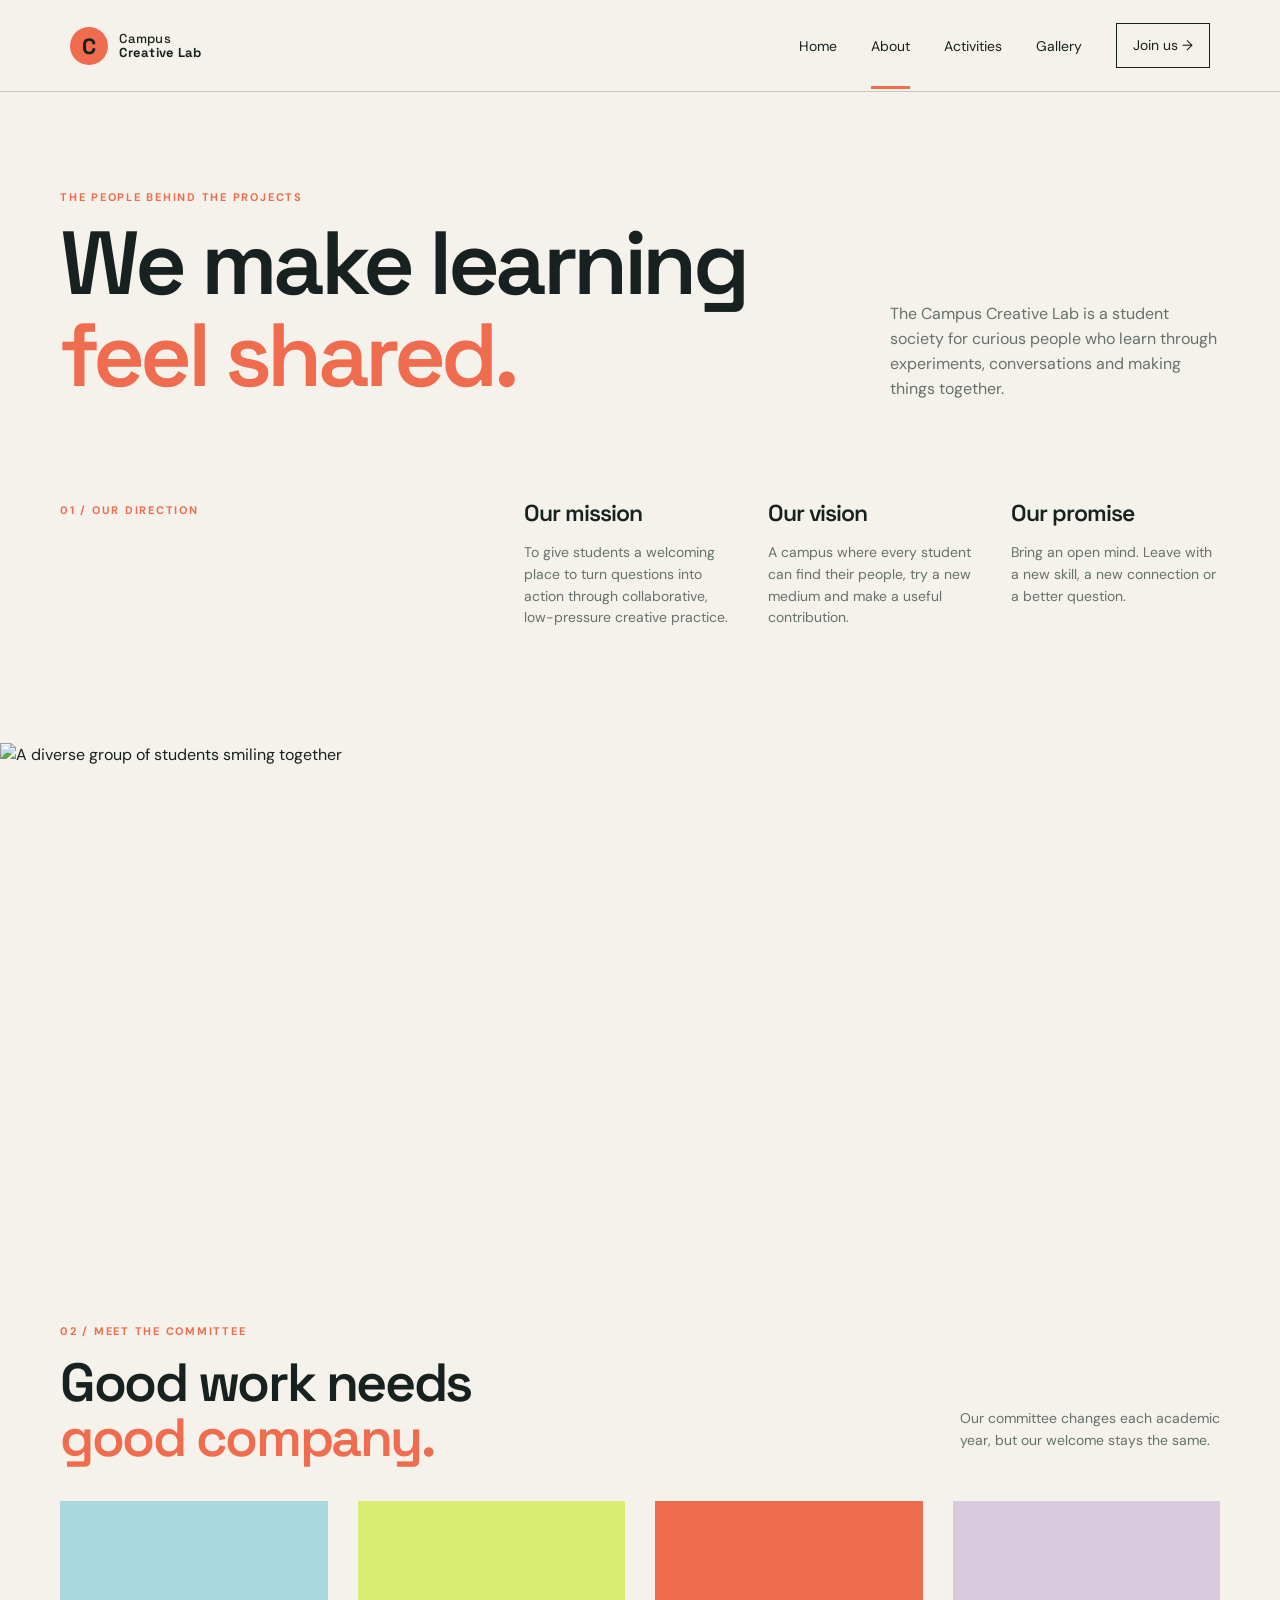
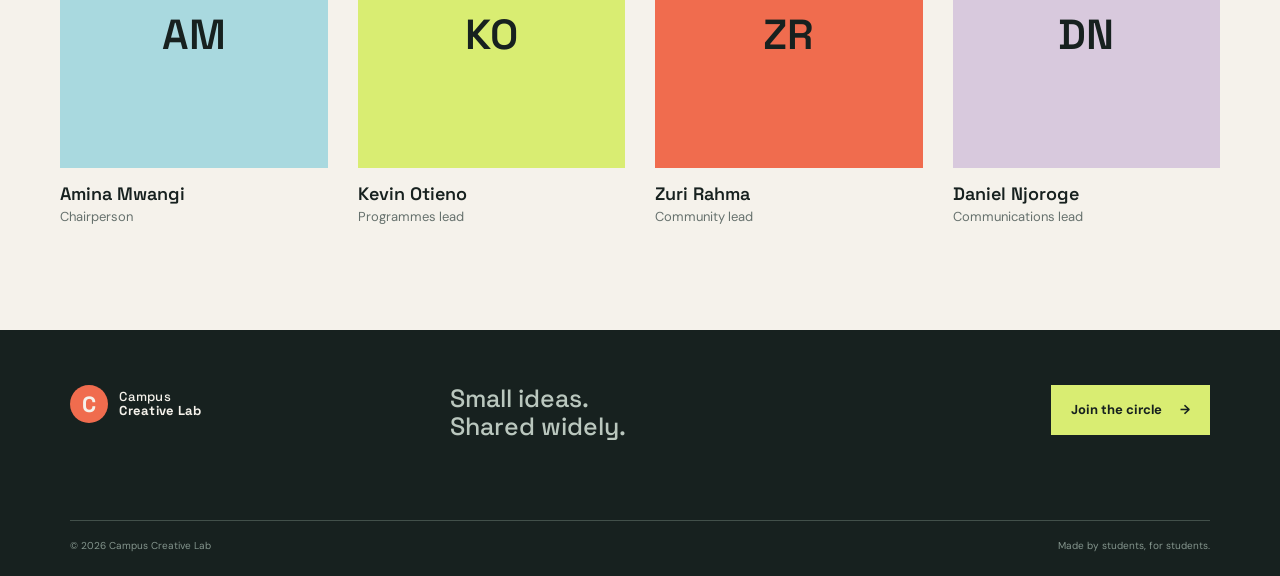
==== about.html @ 830b49f1 "first commit" ====
<!doctype html>
<html lang="en">
<head><meta charset="utf-8"><meta name="viewport" content="width=device-width, initial-scale=1"><meta name="description" content="About the Campus Creative Lab student society"><title>About us | Campus Creative Lab</title><link rel="preconnect" href="https://fonts.googleapis.com"><link rel="preconnect" href="https://fonts.gstatic.com" crossorigin><link href="https://fonts.googleapis.com/css2?family=DM+Sans:wght@400;500;700&family=Space+Grotesk:wght@400;500;600;700&display=swap" rel="stylesheet"><link rel="stylesheet" href="assets/css/styles.css"></head>
<body><header class="site-header"><a class="brand" href="index.html"><span class="brand-mark">C</span><span>Campus<br><strong>Creative Lab</strong></span></a><button class="menu-toggle" id="menuToggle" aria-label="Toggle navigation" aria-expanded="false"><span></span><span></span></button><nav class="site-nav" id="siteNav"><a href="index.html">Home</a><a class="active" href="about.html">About</a><a href="activities.html">Activities</a><a href="gallery.html">Gallery</a><a class="nav-join" href="join.html">Join us <span aria-hidden="true">&rarr;</span></a></nav></header><main><section class="page-hero container"><div><p class="eyebrow">The people behind the projects</p><h1>We make learning<br><em>feel shared.</em></h1></div><p class="page-lede">The Campus Creative Lab is a student society for curious people who learn through experiments, conversations and making things together.</p></section><section class="split-section container"><div class="section-label">01 / Our direction</div><div class="values-grid"><div><h2>Our mission</h2><p>To give students a welcoming place to turn questions into action through collaborative, low-pressure creative practice.</p></div><div><h2>Our vision</h2><p>A campus where every student can find their people, try a new medium and make a useful contribution.</p></div><div><h2>Our promise</h2><p>Bring an open mind. Leave with a new skill, a new connection or a better question.</p></div></div></section><section class="image-break"><img src="https://images.unsplash.com/photo-1521737711867-e3b97375f902?auto=format&fit=crop&w=1800&q=85" alt="A diverse group of students smiling together"></section><section class="container committee-section"><div class="section-heading"><div><div class="section-label">02 / Meet the committee</div><h2>Good work needs<br><em>good company.</em></h2></div><p>Our committee changes each academic year, but our welcome stays the same.</p></div><div class="committee-grid"><article><div class="avatar avatar-1">AM</div><h3>Amina Mwangi</h3><p>Chairperson</p></article><article><div class="avatar avatar-2">KO</div><h3>Kevin Otieno</h3><p>Programmes lead</p></article><article><div class="avatar avatar-3">ZR</div><h3>Zuri Rahma</h3><p>Community lead</p></article><article><div class="avatar avatar-4">DN</div><h3>Daniel Njoroge</h3><p>Communications lead</p></article></div></section></main><footer class="site-footer"><div class="footer-main"><a class="brand footer-brand" href="index.html"><span class="brand-mark">C</span><span>Campus<br><strong>Creative Lab</strong></span></a><p>Small ideas.<br>Shared widely.</p><a class="button button-light" href="join.html">Join the circle <span aria-hidden="true">&rarr;</span></a></div><div class="footer-bottom"><span>&copy; <span id="year">2026</span> Campus Creative Lab</span><span>Made by students, for students.</span></div></footer><script src="assets/js/script.js"></script></body></html>
---- assets/css/styles.css ----
:root{--ink:#17211f;--paper:#f5f2eb;--coral:#f06c4e;--lime:#d9ed72;--blue:#a9d9df;--line:#c9c8bf;--muted:#66716d;--display:'Space Grotesk',sans-serif;--body:'DM Sans',sans-serif}*{box-sizing:border-box}html{scroll-behavior:smooth}body{margin:0;background:var(--paper);color:var(--ink);font-family:var(--body);line-height:1.55}a{color:inherit;text-decoration:none}img{display:block;width:100%;object-fit:cover}button,input,select,textarea{font:inherit}.container{width:min(1160px,calc(100% - 80px));margin:auto}.site-header{height:92px;display:flex;align-items:center;justify-content:space-between;padding:0 5.5%;border-bottom:1px solid var(--line);position:relative;z-index:3}.brand{display:flex;align-items:center;gap:11px;font:500 13px/1.05 var(--display);letter-spacing:.02em}.brand strong{font-weight:700}.brand-mark{width:38px;height:38px;border-radius:50%;display:grid;place-items:center;background:var(--coral);font:700 22px var(--display)}.site-nav{display:flex;align-items:center;gap:34px;font-size:14px}.site-nav>a{padding:34px 0 29px;border-bottom:3px solid transparent}.site-nav>a:hover,.site-nav>a.active{border-color:var(--coral)}.site-nav .nav-join{padding:11px 16px;border:1px solid var(--ink);border-bottom-width:1px}.site-nav .nav-join:hover,.site-nav .nav-join.active{background:var(--ink);color:var(--paper)}.menu-toggle{display:none;background:0;border:0}.hero{width:min(1320px,90%);margin:72px auto 100px;display:grid;grid-template-columns:1fr 1fr;gap:10%;align-items:center}.eyebrow,.section-label{font-size:11px;text-transform:uppercase;letter-spacing:.16em;font-weight:700;color:var(--coral)}h1,h2,h3{font-family:var(--display);line-height:1.03;margin:0;font-weight:600}h1{font-size:clamp(52px,7vw,94px);letter-spacing:-.05em}h2{font-size:clamp(36px,4.2vw,62px);letter-spacing:-.045em}h3{font-size:25px}em{font-style:normal;color:var(--coral)}.hero-text{max-width:440px;color:var(--muted);font-size:17px;margin:28px 0}.button{display:inline-flex;align-items:center;gap:18px;padding:14px 19px;font-size:13px;font-weight:700;border:1px solid transparent;transition:transform .2s,background .2s}.button:hover{transform:translateY(-3px)}.button-primary{background:var(--coral);color:var(--ink)}.button-primary:hover{background:#ff815f}.button-light{background:var(--lime);color:var(--ink)}.button-row{display:flex;align-items:center;gap:26px}.text-link{font-size:13px;font-weight:700;border-bottom:1px solid currentColor;padding-bottom:3px}.hero-art{position:relative}.hero-art img{height:560px;filter:saturate(.8)}.floating-note{position:absolute;bottom:24px;left:-31px;background:var(--lime);padding:15px 20px;display:flex;align-items:center;gap:10px;font-size:12px;line-height:1.3;box-shadow:5px 5px 0 var(--ink)}.note-dot{width:9px;height:9px;background:var(--coral);border-radius:50%}.intro-band{background:var(--blue);padding:72px 8%;display:grid;grid-template-columns:1fr 2fr;gap:9%}.intro-grid{display:grid;grid-template-columns:1fr 1fr;gap:12%}.intro-grid p{margin:0;max-width:390px;color:#344b4d}.feature-section{padding:110px 0}.section-heading{display:flex;justify-content:space-between;align-items:end;margin-bottom:35px}.section-heading h2{margin-top:15px}.feature-grid{display:grid;grid-template-columns:1.5fr 1fr;gap:20px}.feature-card{min-height:420px;position:relative;overflow:hidden}.feature-card-large img{height:100%}.feature-overlay{position:absolute;left:28px;bottom:27px;color:var(--paper);max-width:330px}.feature-overlay h3{font-size:38px;margin:10px 0 6px}.feature-overlay p{margin:0}.feature-card-small{padding:34px;background:var(--coral);display:flex;flex-direction:column;justify-content:space-between}.feature-card-small h3{font-size:34px;margin:17px 0 8px}.feature-card-small p{max-width:270px}.feature-number{font:600 74px var(--display);letter-spacing:-.08em}.tag{display:inline-block;font-size:10px;font-weight:700;text-transform:uppercase;letter-spacing:.13em;padding:7px 10px;background:var(--lime);color:var(--ink)}.tag-dark{background:var(--ink);color:var(--paper)}.light-link{display:inline-block;margin-top:25px}.quote-section{background:var(--ink);color:var(--paper);padding:100px 10%;text-align:center}.big-quote{font:500 clamp(29px,4vw,55px)/1.1 var(--display);max-width:850px;margin:0 auto 25px;letter-spacing:-.04em}.quote-byline{font-size:12px;color:#bac7be}.page-hero{padding:86px 0 100px;display:flex;justify-content:space-between;align-items:end}.page-hero.compact{padding-bottom:74px}.page-lede{max-width:330px;color:var(--muted);margin:0;font-size:16px}.split-section{display:grid;grid-template-columns:1fr 2fr;gap:10%;padding-bottom:100px}.values-grid{display:grid;grid-template-columns:repeat(3,1fr);gap:35px}.values-grid h2{font-size:23px;margin-bottom:17px}.values-grid p{color:var(--muted);font-size:14px}.image-break{width:100%;height:480px}.image-break img{height:100%}.committee-section{padding:100px 0}.committee-section .section-heading p{max-width:260px;color:var(--muted);font-size:14px}.committee-grid{display:grid;grid-template-columns:repeat(4,1fr);gap:30px}.avatar{aspect-ratio:1;background:var(--blue);display:grid;place-items:center;font:600 42px var(--display);margin-bottom:17px}.avatar-2{background:var(--lime)}.avatar-3{background:var(--coral)}.avatar-4{background:#d8c9dd}.committee-grid h3{font-size:18px}.committee-grid p{font-size:13px;color:var(--muted);margin:3px 0}.events-section{padding-bottom:110px}.filter-button{background:transparent;border:0;border-bottom:1px solid var(--ink);font-weight:700;padding:4px 0;cursor:pointer}.event-list{border-top:1px solid var(--ink)}.event-item{display:grid;grid-template-columns:150px 1fr 200px;gap:30px;align-items:center;padding:25px 0;border-bottom:1px solid var(--line)}.event-date{font:600 19px var(--display)}.event-type{color:var(--coral);font-size:11px;text-transform:uppercase;letter-spacing:.12em;font-weight:700}.event-item h3{font-size:25px;margin:5px 0}.event-item p{font-size:13px;color:var(--muted);margin:0}.event-action{text-align:right}.event-action a{font-size:12px;font-weight:700;border-bottom:1px solid var(--ink)}.highlight-band{background:var(--coral);padding:75px 0}.highlight-grid{display:grid;grid-template-columns:1fr 1fr 180px;gap:8%;align-items:end}.highlight-grid h2{margin-top:18px}.highlight-grid p{max-width:360px;margin:0}.gallery-section{padding-bottom:120px}.gallery-grid{display:grid;grid-template-columns:1.1fr 1fr 1fr;grid-auto-rows:285px;gap:18px}.gallery-item{margin:0;position:relative;overflow:hidden}.gallery-item img{height:100%;transition:transform .5s}.gallery-item:hover img{transform:scale(1.04)}.gallery-item figcaption{position:absolute;bottom:0;left:0;background:var(--paper);font-size:11px;padding:8px 12px}.gallery-tall{grid-row:span 2}.gallery-wide{grid-column:span 2}.contact-section{display:grid;grid-template-columns:1fr 1fr;gap:14%;padding-bottom:120px}.contact-aside h2{margin:18px 0 27px}.contact-aside>p{color:var(--muted);max-width:350px}.contact-aside dl{margin-top:55px}.contact-aside dt{font-size:10px;text-transform:uppercase;letter-spacing:.12em;color:var(--coral);font-weight:700}.contact-aside dd{margin:3px 0 20px;font-size:14px}.join-form{border-top:1px solid var(--ink)}.form-row{padding:20px 0 5px;border-bottom:1px solid var(--line)}.form-row label{display:block;font-size:12px;font-weight:700;margin-bottom:8px}.form-row label span{color:var(--coral)}input,select,textarea{width:100%;border:0;background:transparent;color:var(--ink);outline:0;resize:vertical;font-size:15px}select{cursor:pointer}.error-message{display:block;color:#bd3b2e;font-size:11px;min-height:16px}.checkbox-label{display:flex;align-items:center;gap:10px;font-size:12px;margin:23px 0}.checkbox-label input{width:auto;accent-color:var(--coral)}.join-form .button{margin-top:10px}.form-status{font-size:12px;color:var(--coral);min-height:18px}.response-section{text-align:center;padding:130px 0 170px}.response-mark{display:grid;place-items:center;width:62px;height:62px;border-radius:50%;background:var(--lime);font:700 31px var(--display);margin:0 auto 28px}.response-section h1{margin:15px 0 24px}.response-copy{max-width:430px;margin:0 auto 30px;color:var(--muted)}.site-footer{background:var(--ink);color:var(--paper);padding:55px 5.5% 22px}.footer-main{display:grid;grid-template-columns:1fr 1fr 1fr;align-items:start;padding-bottom:80px}.footer-main>p{margin:0;color:#bac7be;font:500 25px/1.1 var(--display)}.footer-main .button{justify-self:end}.footer-bottom{border-top:1px solid #42504a;padding-top:17px;display:flex;justify-content:space-between;font-size:10px;color:#84958d}.reveal{animation:rise .8s both}.delay-1{animation-delay:.15s}@keyframes rise{from{opacity:0;transform:translateY(20px)}to{opacity:1;transform:none}}@media(max-width:750px){.container{width:calc(100% - 40px)}.site-header{height:75px;padding:0 20px}.menu-toggle{display:flex;flex-direction:column;gap:5px}.menu-toggle span{width:22px;height:2px;background:var(--ink)}.site-nav{display:none;position:absolute;top:75px;left:0;right:0;background:var(--paper);padding:12px 20px 22px;flex-direction:column;align-items:stretch;gap:0;border-bottom:1px solid var(--line)}.site-nav.open{display:flex}.site-nav>a{padding:13px 0}.site-nav .nav-join{padding:12px}.hero{width:calc(100% - 40px);grid-template-columns:1fr;gap:44px;margin:50px auto 70px}.hero-art img{height:350px}.floating-note{left:12px}.intro-band{padding:55px 20px;display:block}.intro-grid{display:block}.intro-grid h2{margin:17px 0 25px}.feature-section{padding:70px 0}.section-heading{align-items:start;gap:20px;flex-direction:column}.feature-grid{grid-template-columns:1fr}.feature-card{min-height:340px}.feature-card-small{min-height:310px}.quote-section{padding:70px 25px}.page-hero{padding:58px 0 65px;display:block}.page-lede{margin-top:28px}.split-section,.contact-section{display:block;padding-bottom:70px}.values-grid{grid-template-columns:1fr;gap:25px;margin-top:30px}.image-break{height:270px}.committee-section{padding:70px 0}.committee-grid{grid-template-columns:1fr 1fr;gap:28px 15px}.event-item{grid-template-columns:82px 1fr;gap:15px}.event-action{grid-column:2;text-align:left}.highlight-grid{display:block}.highlight-grid p{margin:30px 0}.gallery-section{padding-bottom:70px}.gallery-grid{grid-template-columns:1fr 1fr;grid-auto-rows:190px;gap:10px}.gallery-tall{grid-row:span 2}.gallery-wide{grid-column:span 2}.contact-aside{margin-bottom:55px}.footer-main{display:block;padding-bottom:50px}.footer-main>p{margin:35px 0}.footer-main .button{justify-self:auto}.footer-bottom{display:block}.footer-bottom span{display:block;margin-top:8px}}
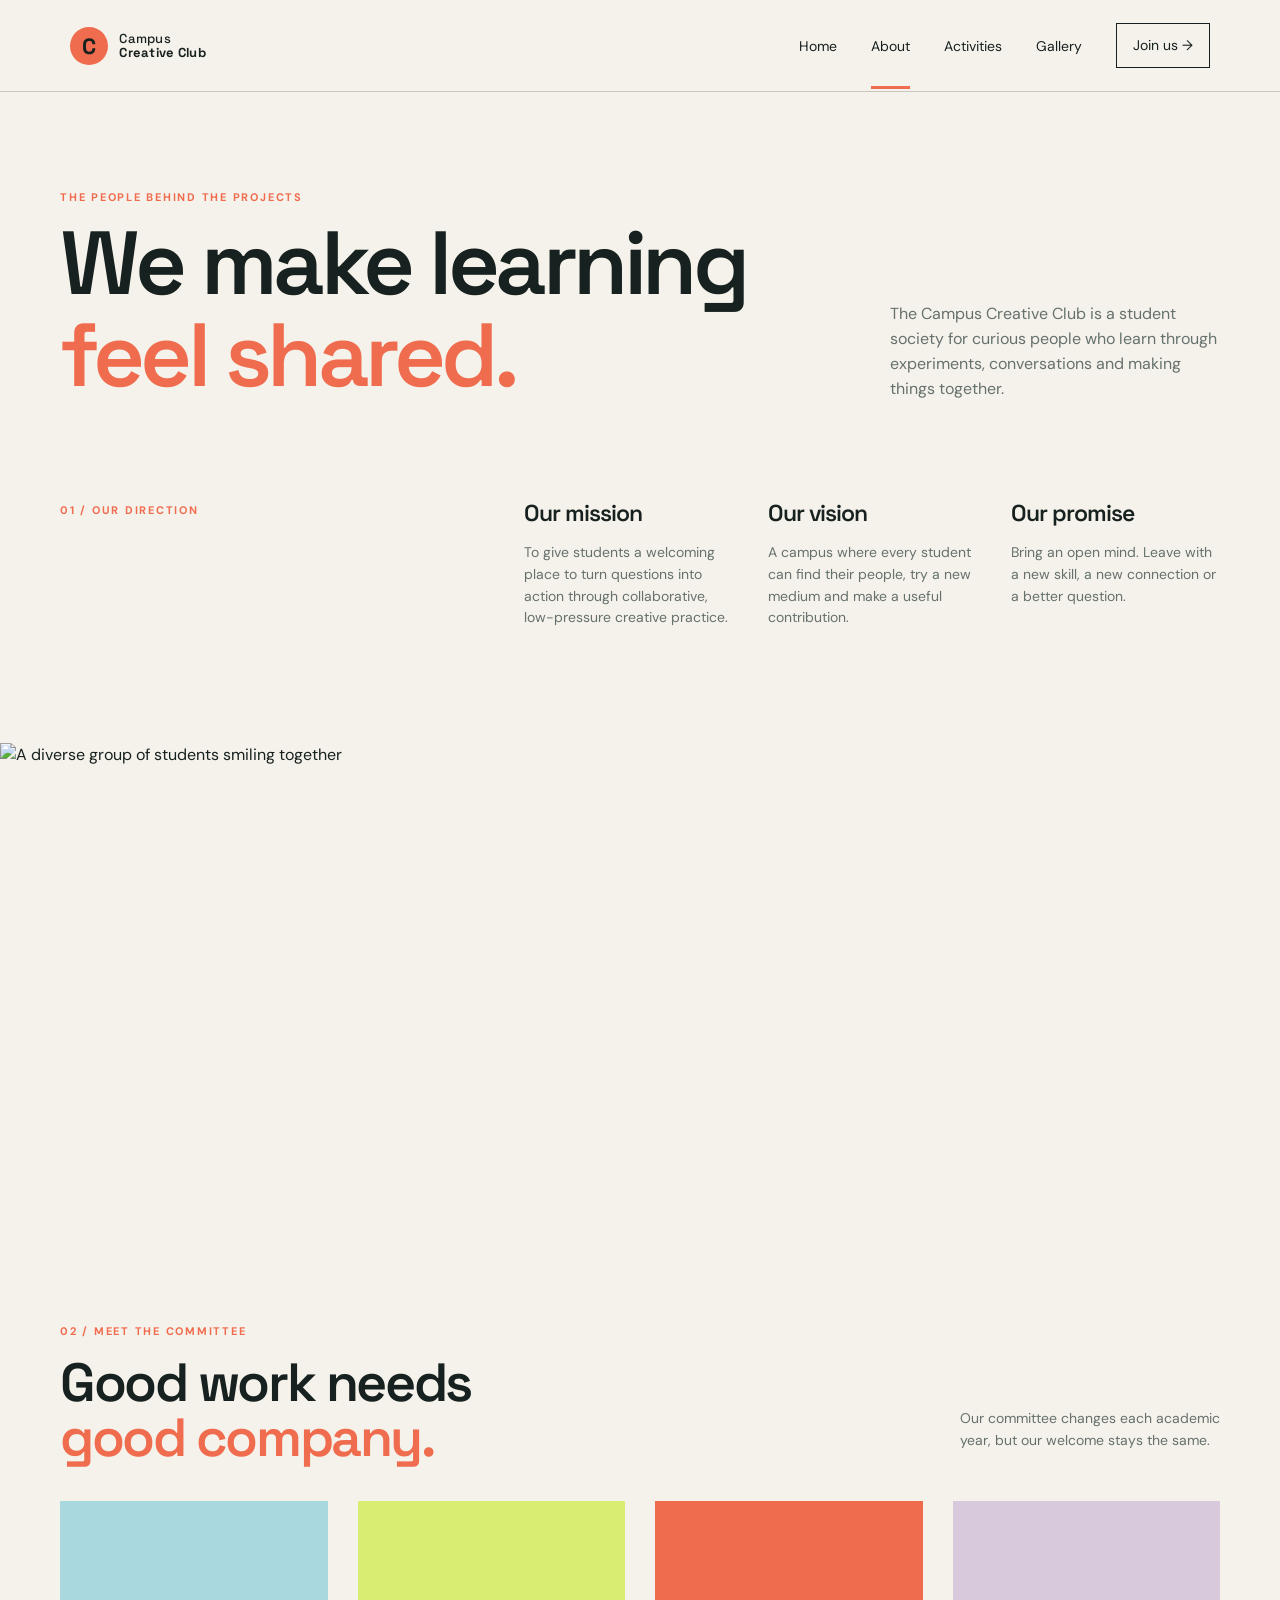
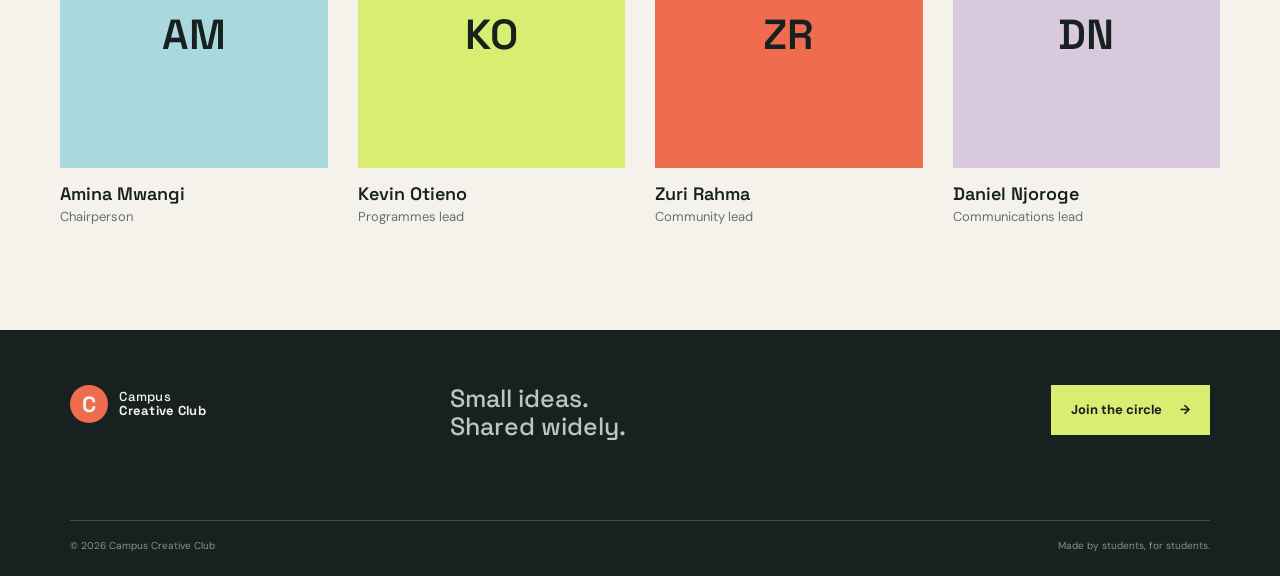
==== commit 2929edb7: "Name Change" ====
--- a/about.html
+++ b/about.html
@@ -1,4 +1,138 @@
 <!doctype html>
 <html lang="en">
-<head><meta charset="utf-8"><meta name="viewport" content="width=device-width, initial-scale=1"><meta name="description" content="About the Campus Creative Lab student society"><title>About us | Campus Creative Lab</title><link rel="preconnect" href="https://fonts.googleapis.com"><link rel="preconnect" href="https://fonts.gstatic.com" crossorigin><link href="https://fonts.googleapis.com/css2?family=DM+Sans:wght@400;500;700&family=Space+Grotesk:wght@400;500;600;700&display=swap" rel="stylesheet"><link rel="stylesheet" href="assets/css/styles.css"></head>
-<body><header class="site-header"><a class="brand" href="index.html"><span class="brand-mark">C</span><span>Campus<br><strong>Creative Lab</strong></span></a><button class="menu-toggle" id="menuToggle" aria-label="Toggle navigation" aria-expanded="false"><span></span><span></span></button><nav class="site-nav" id="siteNav"><a href="index.html">Home</a><a class="active" href="about.html">About</a><a href="activities.html">Activities</a><a href="gallery.html">Gallery</a><a class="nav-join" href="join.html">Join us <span aria-hidden="true">&rarr;</span></a></nav></header><main><section class="page-hero container"><div><p class="eyebrow">The people behind the projects</p><h1>We make learning<br><em>feel shared.</em></h1></div><p class="page-lede">The Campus Creative Lab is a student society for curious people who learn through experiments, conversations and making things together.</p></section><section class="split-section container"><div class="section-label">01 / Our direction</div><div class="values-grid"><div><h2>Our mission</h2><p>To give students a welcoming place to turn questions into action through collaborative, low-pressure creative practice.</p></div><div><h2>Our vision</h2><p>A campus where every student can find their people, try a new medium and make a useful contribution.</p></div><div><h2>Our promise</h2><p>Bring an open mind. Leave with a new skill, a new connection or a better question.</p></div></div></section><section class="image-break"><img src="https://images.unsplash.com/photo-1521737711867-e3b97375f902?auto=format&fit=crop&w=1800&q=85" alt="A diverse group of students smiling together"></section><section class="container committee-section"><div class="section-heading"><div><div class="section-label">02 / Meet the committee</div><h2>Good work needs<br><em>good company.</em></h2></div><p>Our committee changes each academic year, but our welcome stays the same.</p></div><div class="committee-grid"><article><div class="avatar avatar-1">AM</div><h3>Amina Mwangi</h3><p>Chairperson</p></article><article><div class="avatar avatar-2">KO</div><h3>Kevin Otieno</h3><p>Programmes lead</p></article><article><div class="avatar avatar-3">ZR</div><h3>Zuri Rahma</h3><p>Community lead</p></article><article><div class="avatar avatar-4">DN</div><h3>Daniel Njoroge</h3><p>Communications lead</p></article></div></section></main><footer class="site-footer"><div class="footer-main"><a class="brand footer-brand" href="index.html"><span class="brand-mark">C</span><span>Campus<br><strong>Creative Lab</strong></span></a><p>Small ideas.<br>Shared widely.</p><a class="button button-light" href="join.html">Join the circle <span aria-hidden="true">&rarr;</span></a></div><div class="footer-bottom"><span>&copy; <span id="year">2026</span> Campus Creative Lab</span><span>Made by students, for students.</span></div></footer><script src="assets/js/script.js"></script></body></html>+  <head>
+    <meta charset="utf-8" />
+    <meta name="viewport" content="width=device-width, initial-scale=1" />
+    <meta
+      name="description"
+      content="About the Campus Creative Club student society"
+    />
+    <title>About us | Campus Creative Club</title>
+    <link rel="preconnect" href="https://fonts.googleapis.com" />
+    <link rel="preconnect" href="https://fonts.gstatic.com" crossorigin />
+    <link
+      href="https://fonts.googleapis.com/css2?family=DM+Sans:wght@400;500;700&family=Space+Grotesk:wght@400;500;600;700&display=swap"
+      rel="stylesheet"
+    />
+    <link rel="stylesheet" href="assets/css/styles.css" />
+  </head>
+  <body>
+    <header class="site-header">
+      <a class="brand" href="index.html"
+        ><span class="brand-mark">C</span
+        ><span>Campus<br /><strong>Creative Club</strong></span></a
+      ><button
+        class="menu-toggle"
+        id="menuToggle"
+        aria-label="Toggle navigation"
+        aria-expanded="false"
+      >
+        <span></span><span></span>
+      </button>
+      <nav class="site-nav" id="siteNav">
+        <a href="index.html">Home</a
+        ><a class="active" href="about.html">About</a
+        ><a href="activities.html">Activities</a
+        ><a href="gallery.html">Gallery</a
+        ><a class="nav-join" href="join.html"
+          >Join us <span aria-hidden="true">&rarr;</span></a
+        >
+      </nav>
+    </header>
+    <main>
+      <section class="page-hero container">
+        <div>
+          <p class="eyebrow">The people behind the projects</p>
+          <h1>We make learning<br /><em>feel shared.</em></h1>
+        </div>
+        <p class="page-lede">
+          The Campus Creative Club is a student society for curious people who
+          learn through experiments, conversations and making things together.
+        </p>
+      </section>
+      <section class="split-section container">
+        <div class="section-label">01 / Our direction</div>
+        <div class="values-grid">
+          <div>
+            <h2>Our mission</h2>
+            <p>
+              To give students a welcoming place to turn questions into action
+              through collaborative, low-pressure creative practice.
+            </p>
+          </div>
+          <div>
+            <h2>Our vision</h2>
+            <p>
+              A campus where every student can find their people, try a new
+              medium and make a useful contribution.
+            </p>
+          </div>
+          <div>
+            <h2>Our promise</h2>
+            <p>
+              Bring an open mind. Leave with a new skill, a new connection or a
+              better question.
+            </p>
+          </div>
+        </div>
+      </section>
+      <section class="image-break">
+        <img
+          src="https://images.unsplash.com/photo-1521737711867-e3b97375f902?auto=format&fit=crop&w=1800&q=85"
+          alt="A diverse group of students smiling together"
+        />
+      </section>
+      <section class="container committee-section">
+        <div class="section-heading">
+          <div>
+            <div class="section-label">02 / Meet the committee</div>
+            <h2>Good work needs<br /><em>good company.</em></h2>
+          </div>
+          <p>
+            Our committee changes each academic year, but our welcome stays the
+            same.
+          </p>
+        </div>
+        <div class="committee-grid">
+          <article>
+            <div class="avatar avatar-1">AM</div>
+            <h3>Amina Mwangi</h3>
+            <p>Chairperson</p>
+          </article>
+          <article>
+            <div class="avatar avatar-2">KO</div>
+            <h3>Kevin Otieno</h3>
+            <p>Programmes lead</p>
+          </article>
+          <article>
+            <div class="avatar avatar-3">ZR</div>
+            <h3>Zuri Rahma</h3>
+            <p>Community lead</p>
+          </article>
+          <article>
+            <div class="avatar avatar-4">DN</div>
+            <h3>Daniel Njoroge</h3>
+            <p>Communications lead</p>
+          </article>
+        </div>
+      </section>
+    </main>
+    <footer class="site-footer">
+      <div class="footer-main">
+        <a class="brand footer-brand" href="index.html"
+          ><span class="brand-mark">C</span
+          ><span>Campus<br /><strong>Creative Club</strong></span></a
+        >
+        <p>Small ideas.<br />Shared widely.</p>
+        <a class="button button-light" href="join.html"
+          >Join the circle <span aria-hidden="true">&rarr;</span></a
+        >
+      </div>
+      <div class="footer-bottom">
+        <span>&copy; <span id="year">2026</span> Campus Creative Club</span
+        ><span>Made by students, for students.</span>
+      </div>
+    </footer>
+    <script src="assets/js/script.js"></script>
+  </body>
+</html>
--- a/assets/css/styles.css
+++ b/assets/css/styles.css
@@ -1 +1,802 @@
-:root{--ink:#17211f;--paper:#f5f2eb;--coral:#f06c4e;--lime:#d9ed72;--blue:#a9d9df;--line:#c9c8bf;--muted:#66716d;--display:'Space Grotesk',sans-serif;--body:'DM Sans',sans-serif}*{box-sizing:border-box}html{scroll-behavior:smooth}body{margin:0;background:var(--paper);color:var(--ink);font-family:var(--body);line-height:1.55}a{color:inherit;text-decoration:none}img{display:block;width:100%;object-fit:cover}button,input,select,textarea{font:inherit}.container{width:min(1160px,calc(100% - 80px));margin:auto}.site-header{height:92px;display:flex;align-items:center;justify-content:space-between;padding:0 5.5%;border-bottom:1px solid var(--line);position:relative;z-index:3}.brand{display:flex;align-items:center;gap:11px;font:500 13px/1.05 var(--display);letter-spacing:.02em}.brand strong{font-weight:700}.brand-mark{width:38px;height:38px;border-radius:50%;display:grid;place-items:center;background:var(--coral);font:700 22px var(--display)}.site-nav{display:flex;align-items:center;gap:34px;font-size:14px}.site-nav>a{padding:34px 0 29px;border-bottom:3px solid transparent}.site-nav>a:hover,.site-nav>a.active{border-color:var(--coral)}.site-nav .nav-join{padding:11px 16px;border:1px solid var(--ink);border-bottom-width:1px}.site-nav .nav-join:hover,.site-nav .nav-join.active{background:var(--ink);color:var(--paper)}.menu-toggle{display:none;background:0;border:0}.hero{width:min(1320px,90%);margin:72px auto 100px;display:grid;grid-template-columns:1fr 1fr;gap:10%;align-items:center}.eyebrow,.section-label{font-size:11px;text-transform:uppercase;letter-spacing:.16em;font-weight:700;color:var(--coral)}h1,h2,h3{font-family:var(--display);line-height:1.03;margin:0;font-weight:600}h1{font-size:clamp(52px,7vw,94px);letter-spacing:-.05em}h2{font-size:clamp(36px,4.2vw,62px);letter-spacing:-.045em}h3{font-size:25px}em{font-style:normal;color:var(--coral)}.hero-text{max-width:440px;color:var(--muted);font-size:17px;margin:28px 0}.button{display:inline-flex;align-items:center;gap:18px;padding:14px 19px;font-size:13px;font-weight:700;border:1px solid transparent;transition:transform .2s,background .2s}.button:hover{transform:translateY(-3px)}.button-primary{background:var(--coral);color:var(--ink)}.button-primary:hover{background:#ff815f}.button-light{background:var(--lime);color:var(--ink)}.button-row{display:flex;align-items:center;gap:26px}.text-link{font-size:13px;font-weight:700;border-bottom:1px solid currentColor;padding-bottom:3px}.hero-art{position:relative}.hero-art img{height:560px;filter:saturate(.8)}.floating-note{position:absolute;bottom:24px;left:-31px;background:var(--lime);padding:15px 20px;display:flex;align-items:center;gap:10px;font-size:12px;line-height:1.3;box-shadow:5px 5px 0 var(--ink)}.note-dot{width:9px;height:9px;background:var(--coral);border-radius:50%}.intro-band{background:var(--blue);padding:72px 8%;display:grid;grid-template-columns:1fr 2fr;gap:9%}.intro-grid{display:grid;grid-template-columns:1fr 1fr;gap:12%}.intro-grid p{margin:0;max-width:390px;color:#344b4d}.feature-section{padding:110px 0}.section-heading{display:flex;justify-content:space-between;align-items:end;margin-bottom:35px}.section-heading h2{margin-top:15px}.feature-grid{display:grid;grid-template-columns:1.5fr 1fr;gap:20px}.feature-card{min-height:420px;position:relative;overflow:hidden}.feature-card-large img{height:100%}.feature-overlay{position:absolute;left:28px;bottom:27px;color:var(--paper);max-width:330px}.feature-overlay h3{font-size:38px;margin:10px 0 6px}.feature-overlay p{margin:0}.feature-card-small{padding:34px;background:var(--coral);display:flex;flex-direction:column;justify-content:space-between}.feature-card-small h3{font-size:34px;margin:17px 0 8px}.feature-card-small p{max-width:270px}.feature-number{font:600 74px var(--display);letter-spacing:-.08em}.tag{display:inline-block;font-size:10px;font-weight:700;text-transform:uppercase;letter-spacing:.13em;padding:7px 10px;background:var(--lime);color:var(--ink)}.tag-dark{background:var(--ink);color:var(--paper)}.light-link{display:inline-block;margin-top:25px}.quote-section{background:var(--ink);color:var(--paper);padding:100px 10%;text-align:center}.big-quote{font:500 clamp(29px,4vw,55px)/1.1 var(--display);max-width:850px;margin:0 auto 25px;letter-spacing:-.04em}.quote-byline{font-size:12px;color:#bac7be}.page-hero{padding:86px 0 100px;display:flex;justify-content:space-between;align-items:end}.page-hero.compact{padding-bottom:74px}.page-lede{max-width:330px;color:var(--muted);margin:0;font-size:16px}.split-section{display:grid;grid-template-columns:1fr 2fr;gap:10%;padding-bottom:100px}.values-grid{display:grid;grid-template-columns:repeat(3,1fr);gap:35px}.values-grid h2{font-size:23px;margin-bottom:17px}.values-grid p{color:var(--muted);font-size:14px}.image-break{width:100%;height:480px}.image-break img{height:100%}.committee-section{padding:100px 0}.committee-section .section-heading p{max-width:260px;color:var(--muted);font-size:14px}.committee-grid{display:grid;grid-template-columns:repeat(4,1fr);gap:30px}.avatar{aspect-ratio:1;background:var(--blue);display:grid;place-items:center;font:600 42px var(--display);margin-bottom:17px}.avatar-2{background:var(--lime)}.avatar-3{background:var(--coral)}.avatar-4{background:#d8c9dd}.committee-grid h3{font-size:18px}.committee-grid p{font-size:13px;color:var(--muted);margin:3px 0}.events-section{padding-bottom:110px}.filter-button{background:transparent;border:0;border-bottom:1px solid var(--ink);font-weight:700;padding:4px 0;cursor:pointer}.event-list{border-top:1px solid var(--ink)}.event-item{display:grid;grid-template-columns:150px 1fr 200px;gap:30px;align-items:center;padding:25px 0;border-bottom:1px solid var(--line)}.event-date{font:600 19px var(--display)}.event-type{color:var(--coral);font-size:11px;text-transform:uppercase;letter-spacing:.12em;font-weight:700}.event-item h3{font-size:25px;margin:5px 0}.event-item p{font-size:13px;color:var(--muted);margin:0}.event-action{text-align:right}.event-action a{font-size:12px;font-weight:700;border-bottom:1px solid var(--ink)}.highlight-band{background:var(--coral);padding:75px 0}.highlight-grid{display:grid;grid-template-columns:1fr 1fr 180px;gap:8%;align-items:end}.highlight-grid h2{margin-top:18px}.highlight-grid p{max-width:360px;margin:0}.gallery-section{padding-bottom:120px}.gallery-grid{display:grid;grid-template-columns:1.1fr 1fr 1fr;grid-auto-rows:285px;gap:18px}.gallery-item{margin:0;position:relative;overflow:hidden}.gallery-item img{height:100%;transition:transform .5s}.gallery-item:hover img{transform:scale(1.04)}.gallery-item figcaption{position:absolute;bottom:0;left:0;background:var(--paper);font-size:11px;padding:8px 12px}.gallery-tall{grid-row:span 2}.gallery-wide{grid-column:span 2}.contact-section{display:grid;grid-template-columns:1fr 1fr;gap:14%;padding-bottom:120px}.contact-aside h2{margin:18px 0 27px}.contact-aside>p{color:var(--muted);max-width:350px}.contact-aside dl{margin-top:55px}.contact-aside dt{font-size:10px;text-transform:uppercase;letter-spacing:.12em;color:var(--coral);font-weight:700}.contact-aside dd{margin:3px 0 20px;font-size:14px}.join-form{border-top:1px solid var(--ink)}.form-row{padding:20px 0 5px;border-bottom:1px solid var(--line)}.form-row label{display:block;font-size:12px;font-weight:700;margin-bottom:8px}.form-row label span{color:var(--coral)}input,select,textarea{width:100%;border:0;background:transparent;color:var(--ink);outline:0;resize:vertical;font-size:15px}select{cursor:pointer}.error-message{display:block;color:#bd3b2e;font-size:11px;min-height:16px}.checkbox-label{display:flex;align-items:center;gap:10px;font-size:12px;margin:23px 0}.checkbox-label input{width:auto;accent-color:var(--coral)}.join-form .button{margin-top:10px}.form-status{font-size:12px;color:var(--coral);min-height:18px}.response-section{text-align:center;padding:130px 0 170px}.response-mark{display:grid;place-items:center;width:62px;height:62px;border-radius:50%;background:var(--lime);font:700 31px var(--display);margin:0 auto 28px}.response-section h1{margin:15px 0 24px}.response-copy{max-width:430px;margin:0 auto 30px;color:var(--muted)}.site-footer{background:var(--ink);color:var(--paper);padding:55px 5.5% 22px}.footer-main{display:grid;grid-template-columns:1fr 1fr 1fr;align-items:start;padding-bottom:80px}.footer-main>p{margin:0;color:#bac7be;font:500 25px/1.1 var(--display)}.footer-main .button{justify-self:end}.footer-bottom{border-top:1px solid #42504a;padding-top:17px;display:flex;justify-content:space-between;font-size:10px;color:#84958d}.reveal{animation:rise .8s both}.delay-1{animation-delay:.15s}@keyframes rise{from{opacity:0;transform:translateY(20px)}to{opacity:1;transform:none}}@media(max-width:750px){.container{width:calc(100% - 40px)}.site-header{height:75px;padding:0 20px}.menu-toggle{display:flex;flex-direction:column;gap:5px}.menu-toggle span{width:22px;height:2px;background:var(--ink)}.site-nav{display:none;position:absolute;top:75px;left:0;right:0;background:var(--paper);padding:12px 20px 22px;flex-direction:column;align-items:stretch;gap:0;border-bottom:1px solid var(--line)}.site-nav.open{display:flex}.site-nav>a{padding:13px 0}.site-nav .nav-join{padding:12px}.hero{width:calc(100% - 40px);grid-template-columns:1fr;gap:44px;margin:50px auto 70px}.hero-art img{height:350px}.floating-note{left:12px}.intro-band{padding:55px 20px;display:block}.intro-grid{display:block}.intro-grid h2{margin:17px 0 25px}.feature-section{padding:70px 0}.section-heading{align-items:start;gap:20px;flex-direction:column}.feature-grid{grid-template-columns:1fr}.feature-card{min-height:340px}.feature-card-small{min-height:310px}.quote-section{padding:70px 25px}.page-hero{padding:58px 0 65px;display:block}.page-lede{margin-top:28px}.split-section,.contact-section{display:block;padding-bottom:70px}.values-grid{grid-template-columns:1fr;gap:25px;margin-top:30px}.image-break{height:270px}.committee-section{padding:70px 0}.committee-grid{grid-template-columns:1fr 1fr;gap:28px 15px}.event-item{grid-template-columns:82px 1fr;gap:15px}.event-action{grid-column:2;text-align:left}.highlight-grid{display:block}.highlight-grid p{margin:30px 0}.gallery-section{padding-bottom:70px}.gallery-grid{grid-template-columns:1fr 1fr;grid-auto-rows:190px;gap:10px}.gallery-tall{grid-row:span 2}.gallery-wide{grid-column:span 2}.contact-aside{margin-bottom:55px}.footer-main{display:block;padding-bottom:50px}.footer-main>p{margin:35px 0}.footer-main .button{justify-self:auto}.footer-bottom{display:block}.footer-bottom span{display:block;margin-top:8px}}+:root {
+  --ink: #17211f;
+  --paper: #f5f2eb;
+  --coral: #f06c4e;
+  --lime: #d9ed72;
+  --blue: #a9d9df;
+  --line: #c9c8bf;
+  --muted: #66716d;
+  --display: "Space Grotesk", sans-serif;
+  --body: "DM Sans", sans-serif;
+}
+* {
+  box-sizing: border-box;
+}
+html {
+  scroll-behavior: smooth;
+}
+body {
+  margin: 0;
+  background: var(--paper);
+  color: var(--ink);
+  font-family: var(--body);
+  line-height: 1.55;
+}
+a {
+  color: inherit;
+  text-decoration: none;
+}
+img {
+  display: block;
+  width: 100%;
+  object-fit: cover;
+}
+button,
+input,
+select,
+textarea {
+  font: inherit;
+}
+.container {
+  width: min(1160px, calc(100% - 80px));
+  margin: auto;
+}
+.site-header {
+  height: 92px;
+  display: flex;
+  align-items: center;
+  justify-content: space-between;
+  padding: 0 5.5%;
+  border-bottom: 1px solid var(--line);
+  position: relative;
+  z-index: 3;
+}
+.brand {
+  display: flex;
+  align-items: center;
+  gap: 11px;
+  font: 500 13px/1.05 var(--display);
+  letter-spacing: 0.02em;
+}
+.brand strong {
+  font-weight: 700;
+}
+.brand-mark {
+  width: 38px;
+  height: 38px;
+  border-radius: 50%;
+  display: grid;
+  place-items: center;
+  background: var(--coral);
+  font: 700 22px var(--display);
+}
+.site-nav {
+  display: flex;
+  align-items: center;
+  gap: 34px;
+  font-size: 14px;
+}
+.site-nav > a {
+  padding: 34px 0 29px;
+  border-bottom: 3px solid transparent;
+}
+.site-nav > a:hover,
+.site-nav > a.active {
+  border-color: var(--coral);
+}
+.site-nav .nav-join {
+  padding: 11px 16px;
+  border: 1px solid var(--ink);
+  border-bottom-width: 1px;
+}
+.site-nav .nav-join:hover,
+.site-nav .nav-join.active {
+  background: var(--ink);
+  color: var(--paper);
+}
+.menu-toggle {
+  display: none;
+  background: 0;
+  border: 0;
+}
+.hero {
+  width: min(1320px, 90%);
+  margin: 72px auto 100px;
+  display: grid;
+  grid-template-columns: 1fr 1fr;
+  gap: 10%;
+  align-items: center;
+}
+.eyebrow,
+.section-label {
+  font-size: 11px;
+  text-transform: uppercase;
+  letter-spacing: 0.16em;
+  font-weight: 700;
+  color: var(--coral);
+}
+h1,
+h2,
+h3 {
+  font-family: var(--display);
+  line-height: 1.03;
+  margin: 0;
+  font-weight: 600;
+}
+h1 {
+  font-size: clamp(52px, 7vw, 94px);
+  letter-spacing: -0.05em;
+}
+h2 {
+  font-size: clamp(36px, 4.2vw, 62px);
+  letter-spacing: -0.045em;
+}
+h3 {
+  font-size: 25px;
+}
+em {
+  font-style: normal;
+  color: var(--coral);
+}
+.hero-text {
+  max-width: 440px;
+  color: var(--muted);
+  font-size: 17px;
+  margin: 28px 0;
+}
+.button {
+  display: inline-flex;
+  align-items: center;
+  gap: 18px;
+  padding: 14px 19px;
+  font-size: 13px;
+  font-weight: 700;
+  border: 1px solid transparent;
+  transition:
+    transform 0.2s,
+    background 0.2s;
+}
+.button:hover {
+  transform: translateY(-3px);
+}
+.button-primary {
+  background: var(--coral);
+  color: var(--ink);
+}
+.button-primary:hover {
+  background: #ff815f;
+}
+.button-light {
+  background: var(--lime);
+  color: var(--ink);
+}
+.button-row {
+  display: flex;
+  align-items: center;
+  gap: 26px;
+}
+.text-link {
+  font-size: 13px;
+  font-weight: 700;
+  border-bottom: 1px solid currentColor;
+  padding-bottom: 3px;
+}
+.hero-art {
+  position: relative;
+}
+.hero-art img {
+  height: 560px;
+  filter: saturate(0.8);
+}
+.floating-note {
+  position: absolute;
+  bottom: 24px;
+  left: -31px;
+  background: var(--lime);
+  padding: 15px 20px;
+  display: flex;
+  align-items: center;
+  gap: 10px;
+  font-size: 12px;
+  line-height: 1.3;
+  box-shadow: 5px 5px 0 var(--ink);
+}
+.note-dot {
+  width: 9px;
+  height: 9px;
+  background: var(--coral);
+  border-radius: 50%;
+}
+.intro-band {
+  background: var(--blue);
+  padding: 72px 8%;
+  display: grid;
+  grid-template-columns: 1fr 2fr;
+  gap: 9%;
+}
+.intro-grid {
+  display: grid;
+  grid-template-columns: 1fr 1fr;
+  gap: 12%;
+}
+.intro-grid p {
+  margin: 0;
+  max-width: 390px;
+  color: #344b4d;
+}
+.feature-section {
+  padding: 110px 0;
+}
+.section-heading {
+  display: flex;
+  justify-content: space-between;
+  align-items: end;
+  margin-bottom: 35px;
+}
+.section-heading h2 {
+  margin-top: 15px;
+}
+.feature-grid {
+  display: grid;
+  grid-template-columns: 1.5fr 1fr;
+  gap: 20px;
+}
+.feature-card {
+  min-height: 420px;
+  position: relative;
+  overflow: hidden;
+}
+.feature-card-large img {
+  height: 100%;
+}
+.feature-overlay {
+  position: absolute;
+  left: 28px;
+  bottom: 27px;
+  color: var(--paper);
+  max-width: 330px;
+}
+.feature-overlay h3 {
+  font-size: 38px;
+  margin: 10px 0 6px;
+}
+.feature-overlay p {
+  margin: 0;
+}
+.feature-card-small {
+  padding: 34px;
+  background: var(--coral);
+  display: flex;
+  flex-direction: column;
+  justify-content: space-between;
+}
+.feature-card-small h3 {
+  font-size: 34px;
+  margin: 17px 0 8px;
+}
+.feature-card-small p {
+  max-width: 270px;
+}
+.feature-number {
+  font: 600 74px var(--display);
+  letter-spacing: -0.08em;
+}
+.tag {
+  display: inline-block;
+  font-size: 10px;
+  font-weight: 700;
+  text-transform: uppercase;
+  letter-spacing: 0.13em;
+  padding: 7px 10px;
+  background: var(--lime);
+  color: var(--ink);
+}
+.tag-dark {
+  background: var(--ink);
+  color: var(--paper);
+}
+.light-link {
+  display: inline-block;
+  margin-top: 25px;
+}
+.quote-section {
+  background: var(--ink);
+  color: var(--paper);
+  padding: 100px 10%;
+  text-align: center;
+}
+.big-quote {
+  font: 500 clamp(29px, 4vw, 55px)/1.1 var(--display);
+  max-width: 850px;
+  margin: 0 auto 25px;
+  letter-spacing: -0.04em;
+}
+.quote-byline {
+  font-size: 12px;
+  color: #bac7be;
+}
+.page-hero {
+  padding: 86px 0 100px;
+  display: flex;
+  justify-content: space-between;
+  align-items: end;
+}
+.page-hero.compact {
+  padding-bottom: 74px;
+}
+.page-lede {
+  max-width: 330px;
+  color: var(--muted);
+  margin: 0;
+  font-size: 16px;
+}
+.split-section {
+  display: grid;
+  grid-template-columns: 1fr 2fr;
+  gap: 10%;
+  padding-bottom: 100px;
+}
+.values-grid {
+  display: grid;
+  grid-template-columns: repeat(3, 1fr);
+  gap: 35px;
+}
+.values-grid h2 {
+  font-size: 23px;
+  margin-bottom: 17px;
+}
+.values-grid p {
+  color: var(--muted);
+  font-size: 14px;
+}
+.image-break {
+  width: 100%;
+  height: 480px;
+}
+.image-break img {
+  height: 100%;
+}
+.committee-section {
+  padding: 100px 0;
+}
+.committee-section .section-heading p {
+  max-width: 260px;
+  color: var(--muted);
+  font-size: 14px;
+}
+.committee-grid {
+  display: grid;
+  grid-template-columns: repeat(4, 1fr);
+  gap: 30px;
+}
+.avatar {
+  aspect-ratio: 1;
+  background: var(--blue);
+  display: grid;
+  place-items: center;
+  font: 600 42px var(--display);
+  margin-bottom: 17px;
+}
+.avatar-2 {
+  background: var(--lime);
+}
+.avatar-3 {
+  background: var(--coral);
+}
+.avatar-4 {
+  background: #d8c9dd;
+}
+.committee-grid h3 {
+  font-size: 18px;
+}
+.committee-grid p {
+  font-size: 13px;
+  color: var(--muted);
+  margin: 3px 0;
+}
+.events-section {
+  padding-bottom: 110px;
+}
+.filter-button {
+  background: transparent;
+  border: 0;
+  border-bottom: 1px solid var(--ink);
+  font-weight: 700;
+  padding: 4px 0;
+  cursor: pointer;
+}
+.event-list {
+  border-top: 1px solid var(--ink);
+}
+.event-item {
+  display: grid;
+  grid-template-columns: 150px 1fr 200px;
+  gap: 30px;
+  align-items: center;
+  padding: 25px 0;
+  border-bottom: 1px solid var(--line);
+}
+.event-date {
+  font: 600 19px var(--display);
+}
+.event-type {
+  color: var(--coral);
+  font-size: 11px;
+  text-transform: uppercase;
+  letter-spacing: 0.12em;
+  font-weight: 700;
+}
+.event-item h3 {
+  font-size: 25px;
+  margin: 5px 0;
+}
+.event-item p {
+  font-size: 13px;
+  color: var(--muted);
+  margin: 0;
+}
+.event-action {
+  text-align: right;
+}
+.event-action a {
+  font-size: 12px;
+  font-weight: 700;
+  border-bottom: 1px solid var(--ink);
+}
+.highlight-band {
+  background: var(--coral);
+  padding: 75px 0;
+}
+.highlight-grid {
+  display: grid;
+  grid-template-columns: 1fr 1fr 180px;
+  gap: 8%;
+  align-items: end;
+}
+.highlight-grid h2 {
+  margin-top: 18px;
+}
+.highlight-grid p {
+  max-width: 360px;
+  margin: 0;
+}
+.gallery-section {
+  padding-bottom: 120px;
+}
+.gallery-grid {
+  display: grid;
+  grid-template-columns: 1.1fr 1fr 1fr;
+  grid-auto-rows: 285px;
+  gap: 18px;
+}
+.gallery-item {
+  margin: 0;
+  position: relative;
+  overflow: hidden;
+}
+.gallery-item img {
+  height: 100%;
+  transition: transform 0.5s;
+}
+.gallery-item:hover img {
+  transform: scale(1.04);
+}
+.gallery-item figcaption {
+  position: absolute;
+  bottom: 0;
+  left: 0;
+  background: var(--paper);
+  font-size: 11px;
+  padding: 8px 12px;
+}
+.gallery-tall {
+  grid-row: span 2;
+}
+.gallery-wide {
+  grid-column: span 2;
+}
+.contact-section {
+  display: grid;
+  grid-template-columns: 1fr 1fr;
+  gap: 14%;
+  padding-bottom: 120px;
+}
+.contact-aside h2 {
+  margin: 18px 0 27px;
+}
+.contact-aside > p {
+  color: var(--muted);
+  max-width: 350px;
+}
+.contact-aside dl {
+  margin-top: 55px;
+}
+.contact-aside dt {
+  font-size: 10px;
+  text-transform: uppercase;
+  letter-spacing: 0.12em;
+  color: var(--coral);
+  font-weight: 700;
+}
+.contact-aside dd {
+  margin: 3px 0 20px;
+  font-size: 14px;
+}
+.join-form {
+  border-top: 1px solid var(--ink);
+}
+.form-row {
+  padding: 20px 0 5px;
+  border-bottom: 1px solid var(--line);
+}
+.form-row label {
+  display: block;
+  font-size: 12px;
+  font-weight: 700;
+  margin-bottom: 8px;
+}
+.form-row label span {
+  color: var(--coral);
+}
+input,
+select,
+textarea {
+  width: 100%;
+  border: 0;
+  background: transparent;
+  color: var(--ink);
+  outline: 0;
+  resize: vertical;
+  font-size: 15px;
+}
+select {
+  cursor: pointer;
+}
+.error-message {
+  display: block;
+  color: #bd3b2e;
+  font-size: 11px;
+  min-height: 16px;
+}
+.checkbox-label {
+  display: flex;
+  align-items: center;
+  gap: 10px;
+  font-size: 12px;
+  margin: 23px 0;
+}
+.checkbox-label input {
+  width: auto;
+  accent-color: var(--coral);
+}
+.join-form .button {
+  margin-top: 10px;
+}
+.form-status {
+  font-size: 12px;
+  color: var(--coral);
+  min-height: 18px;
+}
+.response-section {
+  text-align: center;
+  padding: 130px 0 170px;
+}
+.response-mark {
+  display: grid;
+  place-items: center;
+  width: 62px;
+  height: 62px;
+  border-radius: 50%;
+  background: var(--lime);
+  font: 700 31px var(--display);
+  margin: 0 auto 28px;
+}
+.response-section h1 {
+  margin: 15px 0 24px;
+}
+.response-copy {
+  max-width: 430px;
+  margin: 0 auto 30px;
+  color: var(--muted);
+}
+.site-footer {
+  background: var(--ink);
+  color: var(--paper);
+  padding: 55px 5.5% 22px;
+}
+.footer-main {
+  display: grid;
+  grid-template-columns: 1fr 1fr 1fr;
+  align-items: start;
+  padding-bottom: 80px;
+}
+.footer-main > p {
+  margin: 0;
+  color: #bac7be;
+  font: 500 25px/1.1 var(--display);
+}
+.footer-main .button {
+  justify-self: end;
+}
+.footer-bottom {
+  border-top: 1px solid #42504a;
+  padding-top: 17px;
+  display: flex;
+  justify-content: space-between;
+  font-size: 10px;
+  color: #84958d;
+}
+.reveal {
+  animation: rise 0.8s both;
+}
+.delay-1 {
+  animation-delay: 0.15s;
+}
+@keyframes rise {
+  from {
+    opacity: 0;
+    transform: translateY(20px);
+  }
+  to {
+    opacity: 1;
+    transform: none;
+  }
+}
+@media (max-width: 750px) {
+  .container {
+    width: calc(100% - 40px);
+  }
+  .site-header {
+    height: 75px;
+    padding: 0 20px;
+  }
+  .menu-toggle {
+    display: flex;
+    flex-direction: column;
+    gap: 5px;
+  }
+  .menu-toggle span {
+    width: 22px;
+    height: 2px;
+    background: var(--ink);
+  }
+  .site-nav {
+    display: none;
+    position: absolute;
+    top: 75px;
+    left: 0;
+    right: 0;
+    background: var(--paper);
+    padding: 12px 20px 22px;
+    flex-direction: column;
+    align-items: stretch;
+    gap: 0;
+    border-bottom: 1px solid var(--line);
+  }
+  .site-nav.open {
+    display: flex;
+  }
+  .site-nav > a {
+    padding: 13px 0;
+  }
+  .site-nav .nav-join {
+    padding: 12px;
+  }
+  .hero {
+    width: calc(100% - 40px);
+    grid-template-columns: 1fr;
+    gap: 44px;
+    margin: 50px auto 70px;
+  }
+  .hero-art img {
+    height: 350px;
+  }
+  .floating-note {
+    left: 12px;
+  }
+  .intro-band {
+    padding: 55px 20px;
+    display: block;
+  }
+  .intro-grid {
+    display: block;
+  }
+  .intro-grid h2 {
+    margin: 17px 0 25px;
+  }
+  .feature-section {
+    padding: 70px 0;
+  }
+  .section-heading {
+    align-items: start;
+    gap: 20px;
+    flex-direction: column;
+  }
+  .feature-grid {
+    grid-template-columns: 1fr;
+  }
+  .feature-card {
+    min-height: 340px;
+  }
+  .feature-card-small {
+    min-height: 310px;
+  }
+  .quote-section {
+    padding: 70px 25px;
+  }
+  .page-hero {
+    padding: 58px 0 65px;
+    display: block;
+  }
+  .page-lede {
+    margin-top: 28px;
+  }
+  .split-section,
+  .contact-section {
+    display: block;
+    padding-bottom: 70px;
+  }
+  .values-grid {
+    grid-template-columns: 1fr;
+    gap: 25px;
+    margin-top: 30px;
+  }
+  .image-break {
+    height: 270px;
+  }
+  .committee-section {
+    padding: 70px 0;
+  }
+  .committee-grid {
+    grid-template-columns: 1fr 1fr;
+    gap: 28px 15px;
+  }
+  .event-item {
+    grid-template-columns: 82px 1fr;
+    gap: 15px;
+  }
+  .event-action {
+    grid-column: 2;
+    text-align: left;
+  }
+  .highlight-grid {
+    display: block;
+  }
+  .highlight-grid p {
+    margin: 30px 0;
+  }
+  .gallery-section {
+    padding-bottom: 70px;
+  }
+  .gallery-grid {
+    grid-template-columns: 1fr 1fr;
+    grid-auto-rows: 190px;
+    gap: 10px;
+  }
+  .gallery-tall {
+    grid-row: span 2;
+  }
+  .gallery-wide {
+    grid-column: span 2;
+  }
+  .contact-aside {
+    margin-bottom: 55px;
+  }
+  .footer-main {
+    display: block;
+    padding-bottom: 50px;
+  }
+  .footer-main > p {
+    margin: 35px 0;
+  }
+  .footer-main .button {
+    justify-self: auto;
+  }
+  .footer-bottom {
+    display: block;
+  }
+  .footer-bottom span {
+    display: block;
+    margin-top: 8px;
+  }
+}
